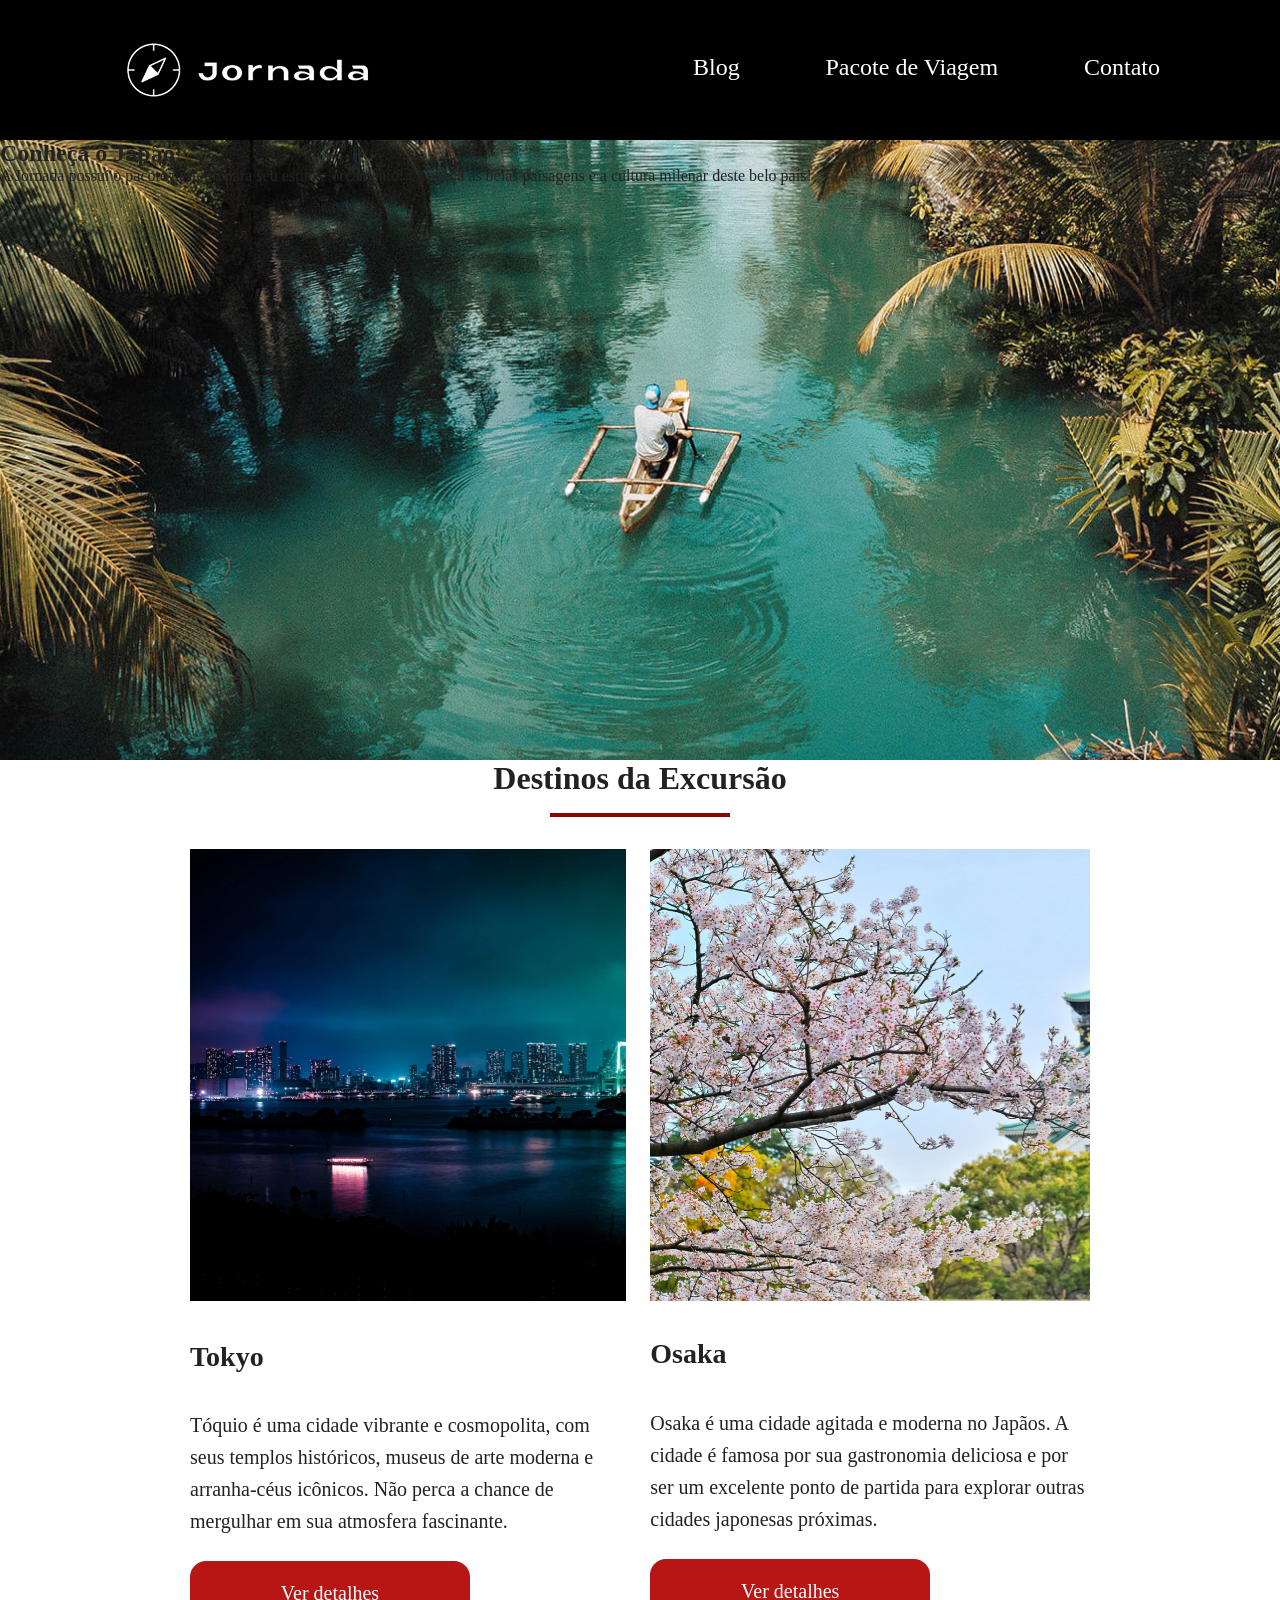
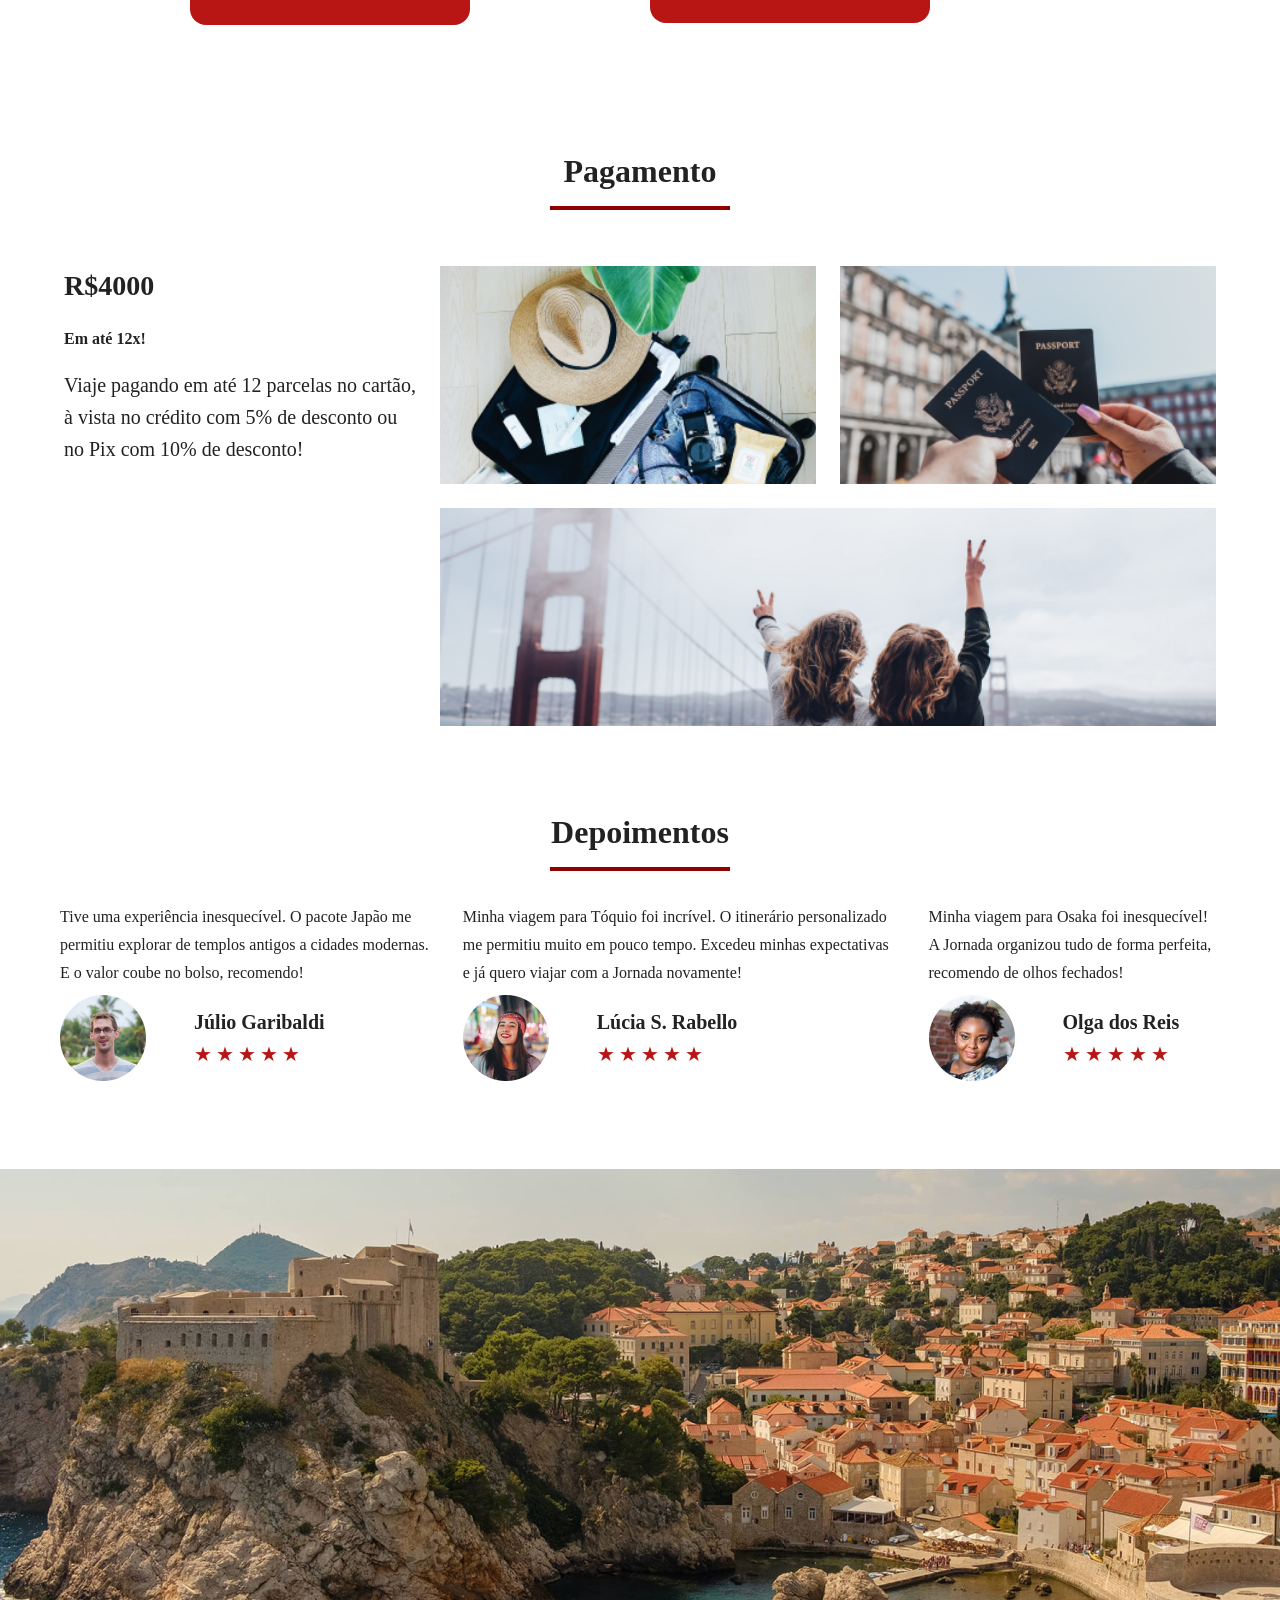
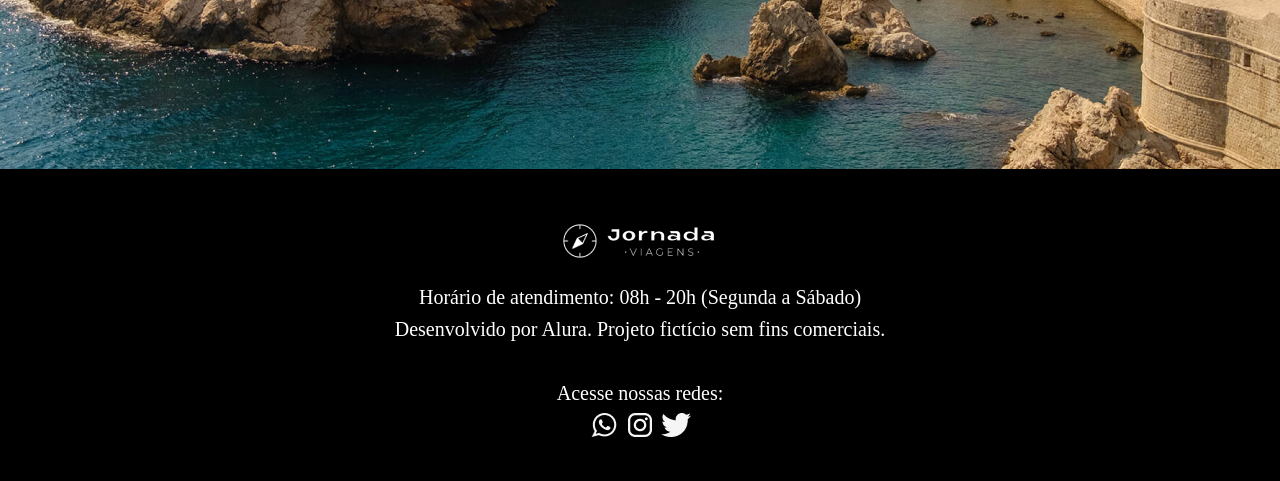
==== destino.html @ 9b6125c3 "Cria pagina destino" ====
<!DOCTYPE html>
<html lang="pt-br">
  <head>
    <meta charset="UTF-8" />
    <meta name="viewport" content="width=device-width, initial-scale=1.0" />

    <meta name="og:title" content="Jornada Viagens" />
    <meta
      name="og:description"
      content="A Jornada Viagens é a sua agência especializada em criar experiências inesquecíveis. Descubra pacotes nacionais e internacionais com as melhores condições de pagamento."
    />
    <meta name="og:type" content="website" />

    <link rel="icon" href="favicom.png" type="xml/png" />
    <link rel="stylesheet" href="style.css" />

    <title>Pacotes Viagens</title>
  </head>

  <body>
    <main>
      <header class="main-header">
        <a class="logo" href="index.html" title="Voltar para a pagina inicial.">
          <img
            class="img-mobile"
            src="img/logo_branco.png"
            alt="Logo Jornada Viagens na cor branca"
          />
          <img
            class="img-desktop"
            src="img/logo_branco_desktop.png"
            alt="Logo Jornada Viagens na cor branca"
          />
        </a>
        <div class="navigation-menu">
          <label for="menu"><img src="img/menu.png" alt="Menu" /></label>
          <input type="checkbox" id="menu" hidden />

          <nav>
            <ul class="list-links">
              <li>
                <a href="blog.html" target="_blank" title="Acessar o Blog"
                  >Blog</a
                >
              </li>
              <li>
                <a
                  href="pacotes.html"
                  target="_blank"
                  title="Acessar os Pacotes de Viagem"
                  >Pacote de Viagem</a
                >
              </li>
              <li>
                <a href="contato.html" target="_blank" title="Acessar Contato"
                  >Contato</a
                >
              </li>
            </ul>
          </nav>
        </div>
      </header>

      <section class="hero">
        <div class="hero-img">
            <h1>Conheça o Japão!</h1>
            <p>A Jornada possui o pacote perfeito para seu estilo e orçamento! Conheça as belas paisagens e a  cultura milenar deste belo país!</p>
        </div>
      </section>

      <section class="destinations">
        <div class="section-title">
          <h2>Destinos da Excursão</h2>
          <hr />
        </div>
        <div class="destinations-itens">
          <article class="item tokyo">
            <header>
              <div class="img-item"></div>
              <h3 class="content-title">Tokyo</h3>
            </header>
            <p class="content-text">
              Tóquio é uma cidade vibrante e cosmopolita, com seus templos
              históricos, museus de arte moderna e arranha-céus icônicos. Não
              perca a chance de mergulhar em sua atmosfera fascinante.
            </p>
            <footer>
              <a
                href=""
                class="button"
                target="_blank"
                title="Veja mais detalhes do destino Tokyo"
                >Ver detalhes</a
              >
            </footer>
          </article>
          <article class="item osaka">
            <header>
              <div class="img-item"></div>
              <h4 class="content-title">Osaka</h4>
            </header>
            <p class="content-text">
              Osaka é uma cidade agitada e moderna no Japãos. A cidade é famosa
              por sua gastronomia deliciosa e por ser um excelente ponto de
              partida para explorar outras cidades japonesas próximas.
            </p>
            <footer>
              <a
                href="#"
                class="button"
                target="_blank"
                title="Veja mais detalhes do destino Osaka"
                >Ver detalhes</a
              >
            </footer>
          </article>
        </div>
      </section>

      <section class="payments">
        <div class="section-title">
          <h2>Pagamento</h2>
          <hr />
        </div>
        <div class="content-container">
          <div class="text-content">
            <h3 class="content-title">R$4000</h3>
            <h4>Em até 12x!</h4>
            <p class="content-text">
              Viaje pagando em até 12 parcelas no cartão, à vista no crédito com
              5% de desconto ou no Pix com 10% de desconto!
            </p>
          </div>
          <div class="image-gallery">
            <div class="image bag"></div>
            <div class="image passport"></div>
            <div class="image friends colspan-2"></div>
          </div>
        </div>
      </section>

      <section class="depoimentos">
        <div class="section-title">
          <h2>Depoimentos</h2>
          <hr />
        </div>
        <div class="depoimento-container">
          <article>
            <header>
              <p>
                Tive uma experiência inesquecível. O pacote Japão me permitiu explorar  de templos antigos a cidades modernas. E o valor coube no bolso, recomendo!
              </p>
            </header>
            <footer>
              <img
                src="img/Pagina-Destinos/Avatar Júlio.jpg"
                alt="Imagem de perfil da cliente Júlio Garibaldi"
              />
              <div class="profile-content">
                <h3>Júlio Garibaldi</h3>
                <div class="rating">
                  <span class="star">★</span>
                  <span class="star">★</span>
                  <span class="star">★</span>
                  <span class="star">★</span>
                  <span class="star">★</span>
                </div>
              </div>
            </footer>
          </article>

          <article>
            <header>
              <p>
                Minha viagem para Tóquio foi incrível. O itinerário personalizado me permitiu muito em pouco tempo. Excedeu minhas expectativas e já quero viajar com a Jornada novamente!
              </p>
            </header>
            <footer>
              <img
                src="img/Pagina-Destinos/Avatar Lúcia.jpg"
                alt="Imagem de perfil da cliente Lúcia S. Rabello"
              />
              <div class="profile-content">
                <h3>Lúcia S. Rabello</h3>
                <div class="rating">
                  <span class="star">★</span>
                  <span class="star">★</span>
                  <span class="star">★</span>
                  <span class="star">★</span>
                  <span class="star">★</span>
                </div>
              </div>
            </footer>
          </article>

          <article>
            <header>
              <p>
                Minha viagem para Osaka foi inesquecível! A Jornada organizou tudo de forma perfeita, recomendo de olhos fechados!
              </p>
            </header>
            <footer>
              <img
                src="img/Pagina-Destinos/Avatar Olga.jpg"
                alt="Imagem de perfil da cliente Olga dos Reis"
              />
              <div class="profile-content">
                <h3>Olga dos Reis</h3>
                <div class="rating">
                  <span class="star">★</span>
                  <span class="star">★</span>
                  <span class="star">★</span>
                  <span class="star">★</span>
                  <span class="star">★</span>
                </div>
              </div>
            </footer>
          </article>
        </div>
      </section>
      <section class="footer-hero">
        <div class="footer-img"></div>
      </section>
    </main>
    <footer class="main-footer">
      <div class="footer-content">
        <div class="footer-logo">
          <img
            src="./img/logo_branco_footer.png"
            alt="Logo completo Jornada Viagem"
          />
        </div>
        <div class="footer-about">
          <p>Horário de atendimento: 08h - 20h (Segunda a Sábado)</p>
          <p>Desenvolvido por Alura. Projeto fictício sem fins comerciais.</p>
        </div>
      </div>
      <div class="footer-social">
        <p>Acesse nossas redes:</p>
        <a
          href="#"
          target="_blank"
          title="Entre em contato via Whatsapp do Jornada Viagem"
        >
          <img src="./img/Whatsapp.png" alt="Icone do Whatsapp na cor branca" />
        </a>
        <a
          href="#"
          target="_blank"
          title="Acesse o Instagram do Jornada Viagem"
        >
          <img
            src="./img/Instragam.png"
            alt="Icone do Instagram na cor branca"
          />
        </a>
        <a href="#" target="_blank" title="Acesse o Twitter do Jornada Viagem">
          <img src="./img/Twiter.png" alt="Icone do Twitter na cor branca" />
        </a>
      </div>
    </footer>
  </body>
</html>
---- style.css ----
@import url(global.css);
@import url(header.css);
@import url(hero.css);
@import url(offers.css);
@import url(catergories.css);
@import url(destination.css);
@import url(payments.css);
@import url(depoimentos.css);
@import url(footer.css);
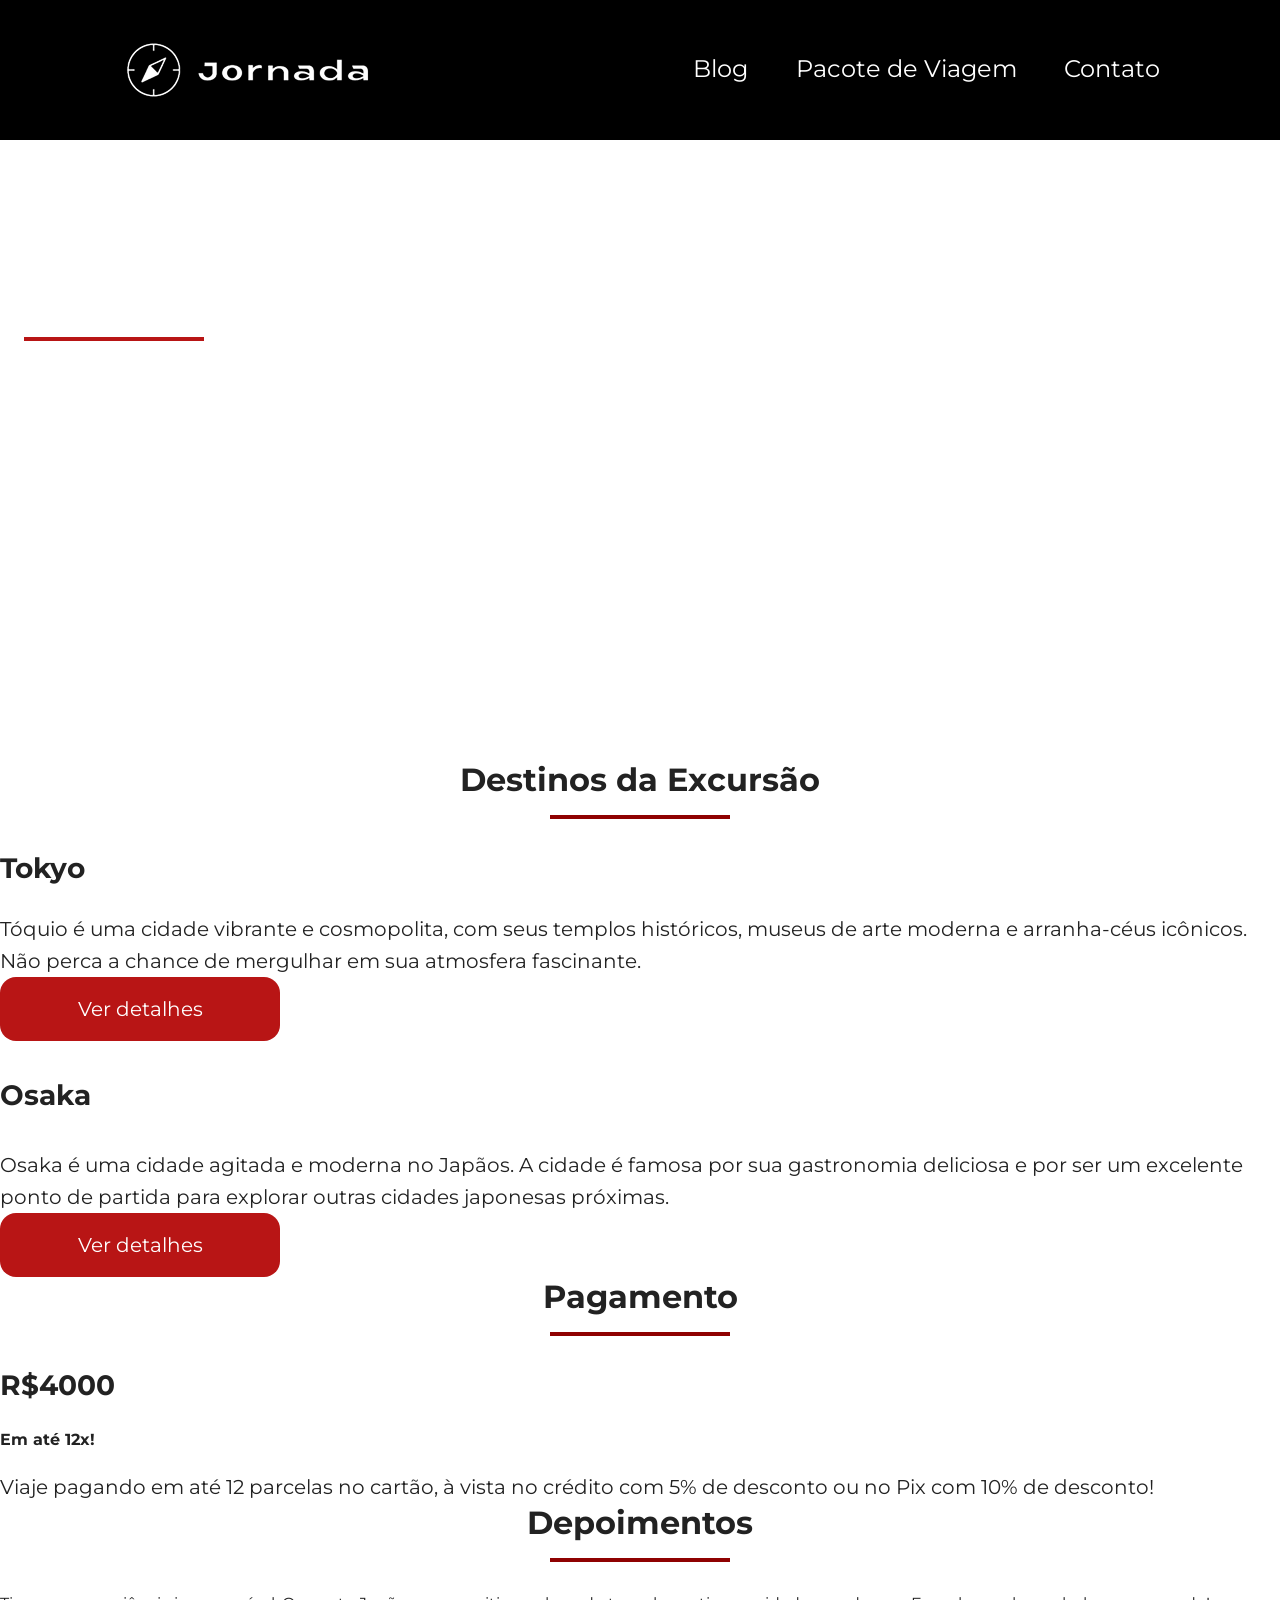
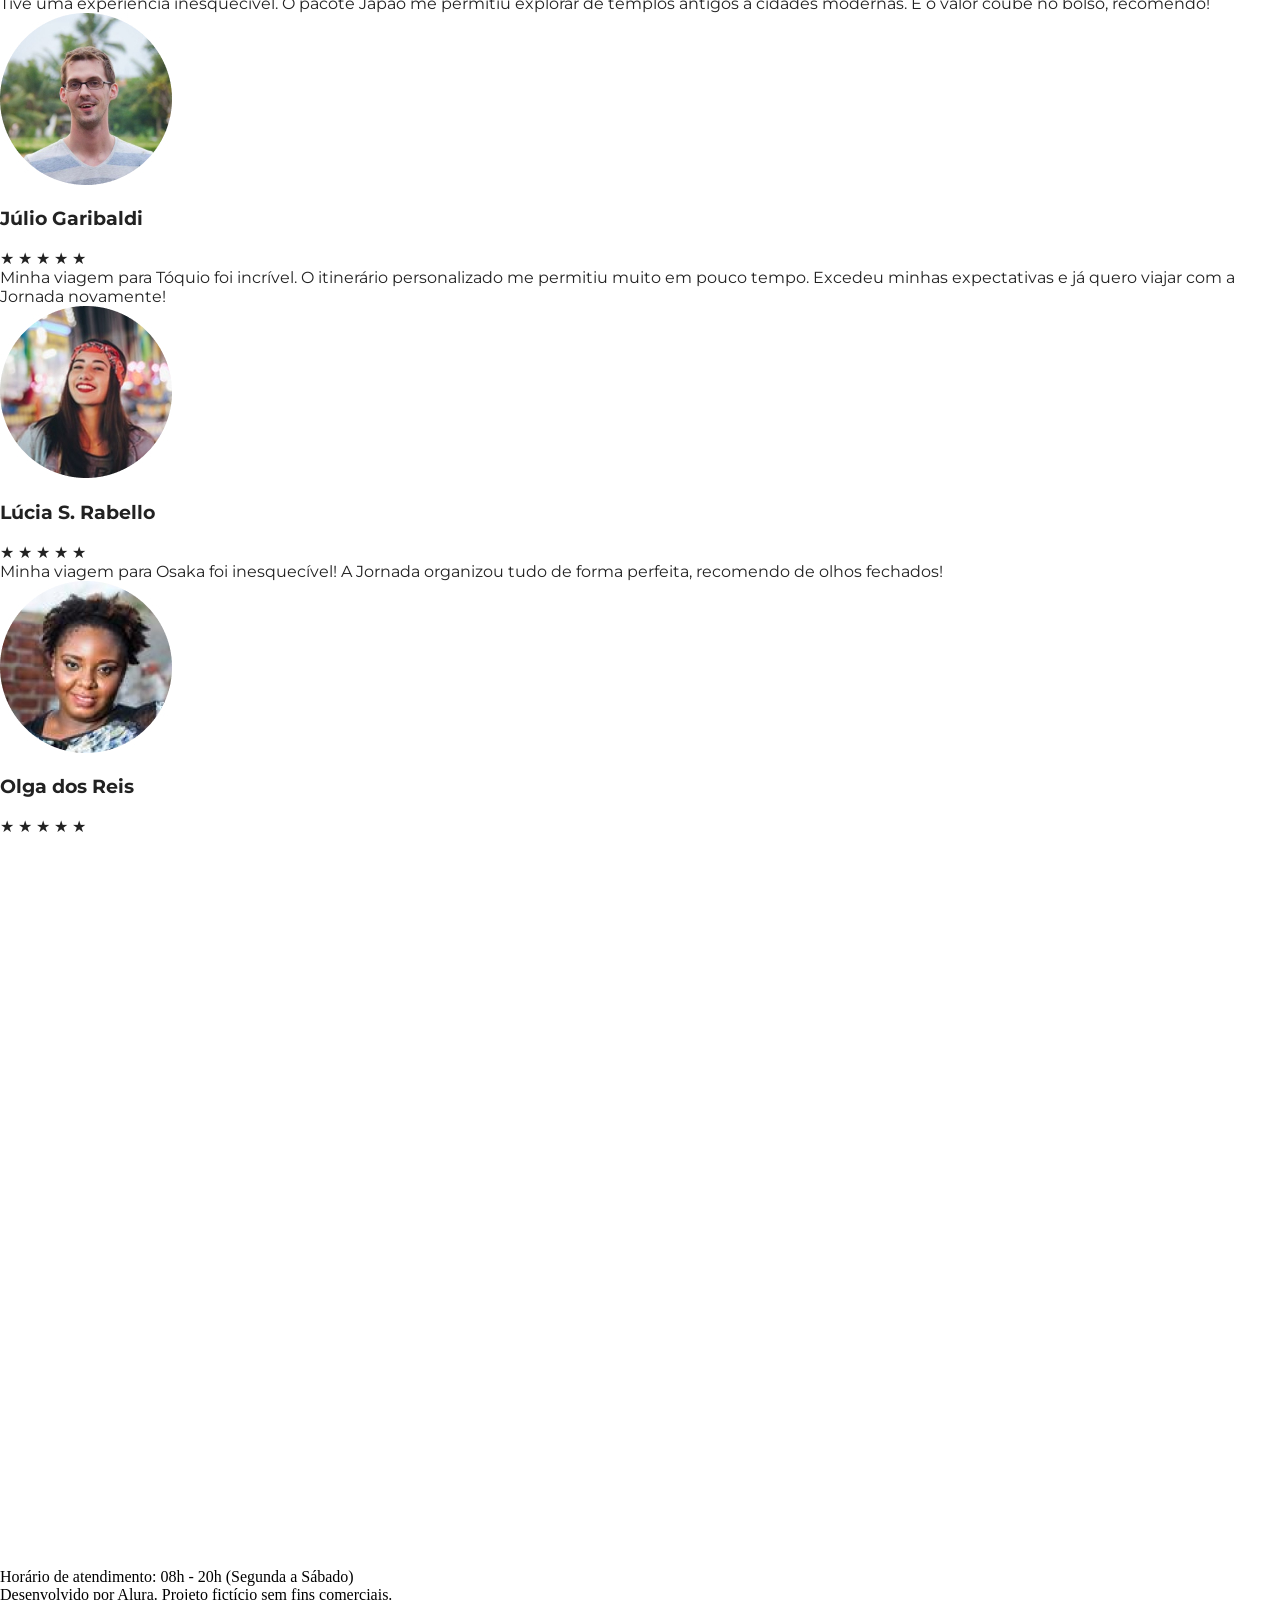
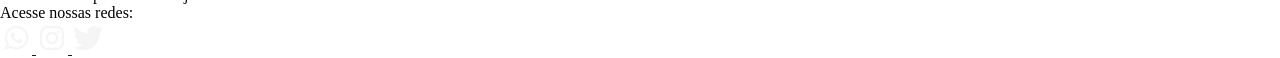
==== commit 308bb3cc: "Cria pasta de css nova para destino.html" ====
--- a/destino.html
+++ b/destino.html
@@ -12,7 +12,7 @@
     <meta name="og:type" content="website" />
 
     <link rel="icon" href="favicom.png" type="xml/png" />
-    <link rel="stylesheet" href="style.css" />
+    <link rel="stylesheet" href="./destino-japao-css/style.css" />
 
     <title>Pacotes Viagens</title>
   </head>
@@ -63,8 +63,12 @@
 
       <section class="hero">
         <div class="hero-img">
-            <h1>Conheça o Japão!</h1>
-            <p>A Jornada possui o pacote perfeito para seu estilo e orçamento! Conheça as belas paisagens e a  cultura milenar deste belo país!</p>
+          <h1>Conheça o <br>Japão!</h1>
+          <hr>
+          <p>
+            A Jornada possui o pacote perfeito para seu estilo e orçamento!
+            Conheça as belas paisagens e a cultura milenar deste belo país!
+          </p>
         </div>
       </section>
 
@@ -148,7 +152,9 @@
           <article>
             <header>
               <p>
-                Tive uma experiência inesquecível. O pacote Japão me permitiu explorar  de templos antigos a cidades modernas. E o valor coube no bolso, recomendo!
+                Tive uma experiência inesquecível. O pacote Japão me permitiu
+                explorar de templos antigos a cidades modernas. E o valor coube
+                no bolso, recomendo!
               </p>
             </header>
             <footer>
@@ -172,7 +178,9 @@
           <article>
             <header>
               <p>
-                Minha viagem para Tóquio foi incrível. O itinerário personalizado me permitiu muito em pouco tempo. Excedeu minhas expectativas e já quero viajar com a Jornada novamente!
+                Minha viagem para Tóquio foi incrível. O itinerário
+                personalizado me permitiu muito em pouco tempo. Excedeu minhas
+                expectativas e já quero viajar com a Jornada novamente!
               </p>
             </header>
             <footer>
@@ -196,7 +204,8 @@
           <article>
             <header>
               <p>
-                Minha viagem para Osaka foi inesquecível! A Jornada organizou tudo de forma perfeita, recomendo de olhos fechados!
+                Minha viagem para Osaka foi inesquecível! A Jornada organizou
+                tudo de forma perfeita, recomendo de olhos fechados!
               </p>
             </header>
             <footer>
--- a/destino-japao-css/style.css
+++ b/destino-japao-css/style.css
@@ -0,0 +1,3 @@
+@import url(global.css);
+@import url(header.css);
+@import url(hero.css);
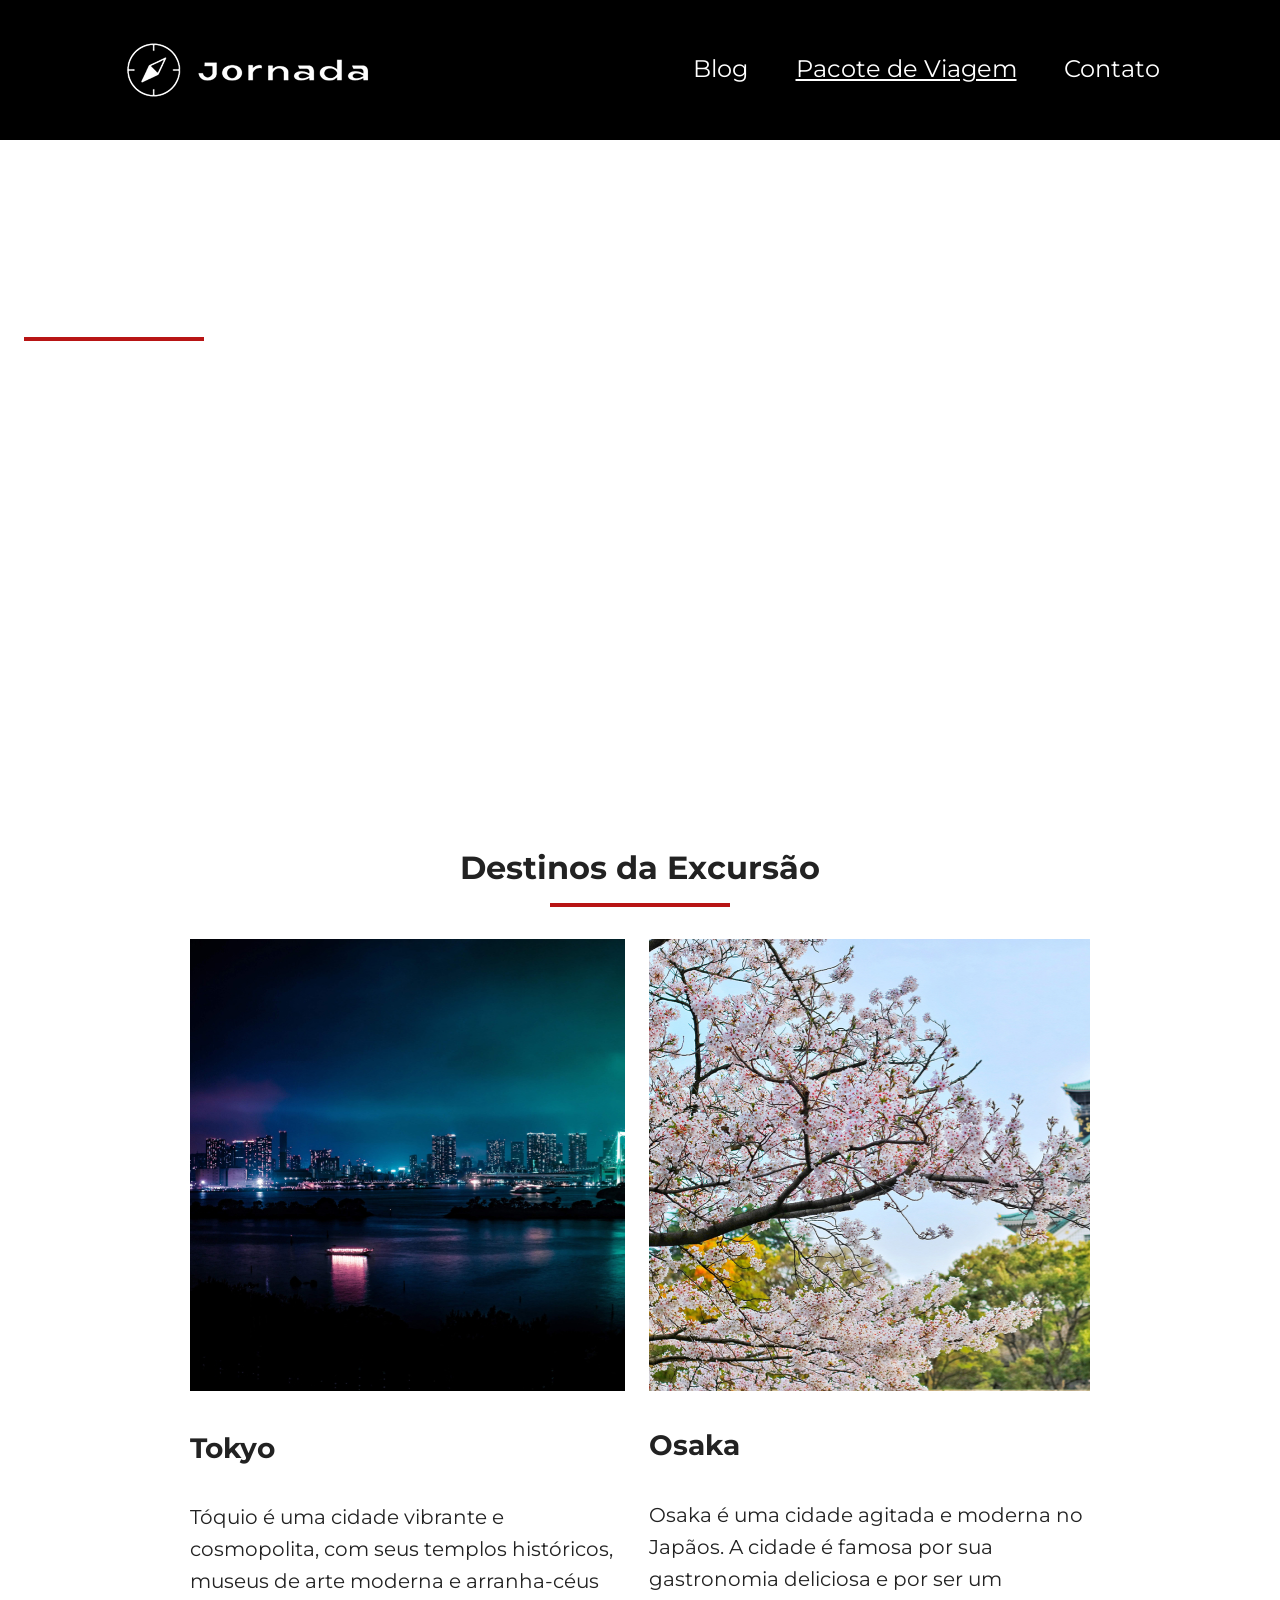
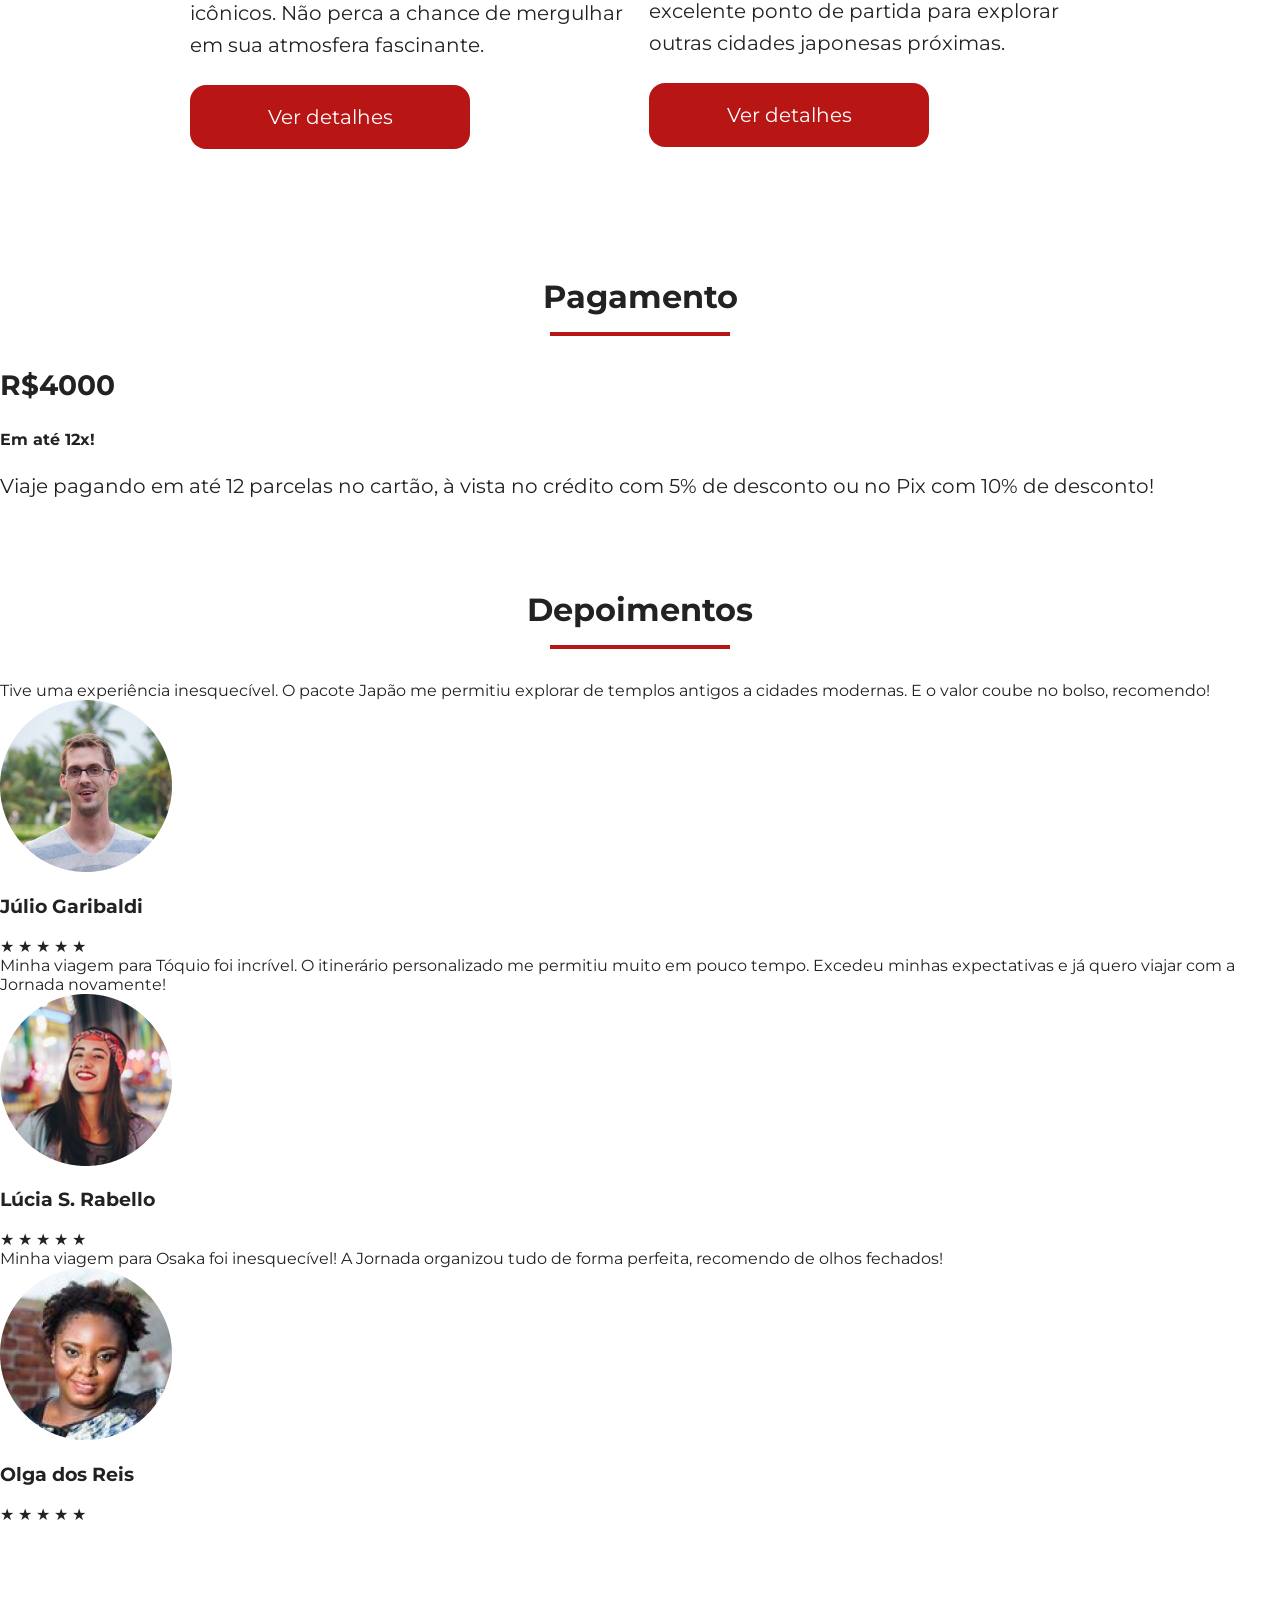
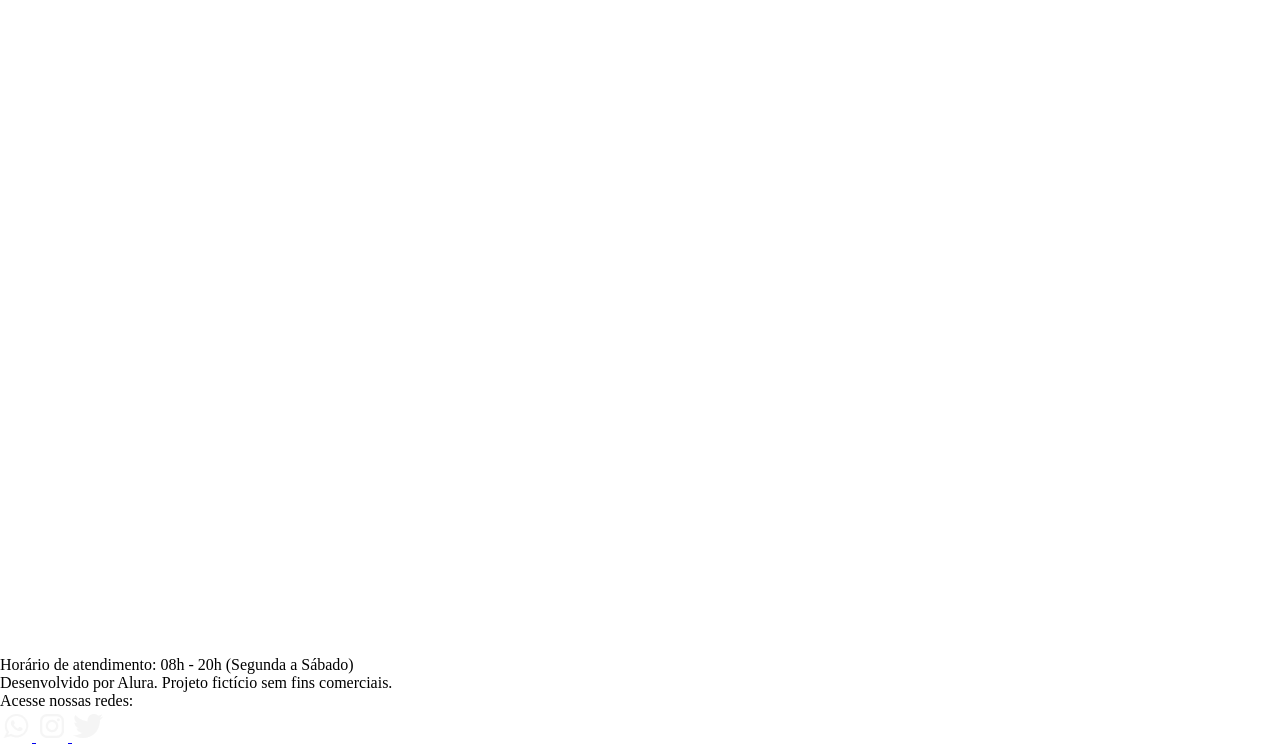
==== commit 0fae9943: "Adiciona conteudo de destinations" ====
--- a/destino.html
+++ b/destino.html
@@ -45,7 +45,8 @@
               </li>
               <li>
                 <a
-                  href="pacotes.html"
+                class="active"
+                  href="destino.html"
                   target="_blank"
                   title="Acessar os Pacotes de Viagem"
                   >Pacote de Viagem</a
--- a/destino-japao-css/style.css
+++ b/destino-japao-css/style.css
@@ -1,3 +1,4 @@
 @import url(global.css);
 @import url(header.css);
 @import url(hero.css);
+@import url(destinations.css);
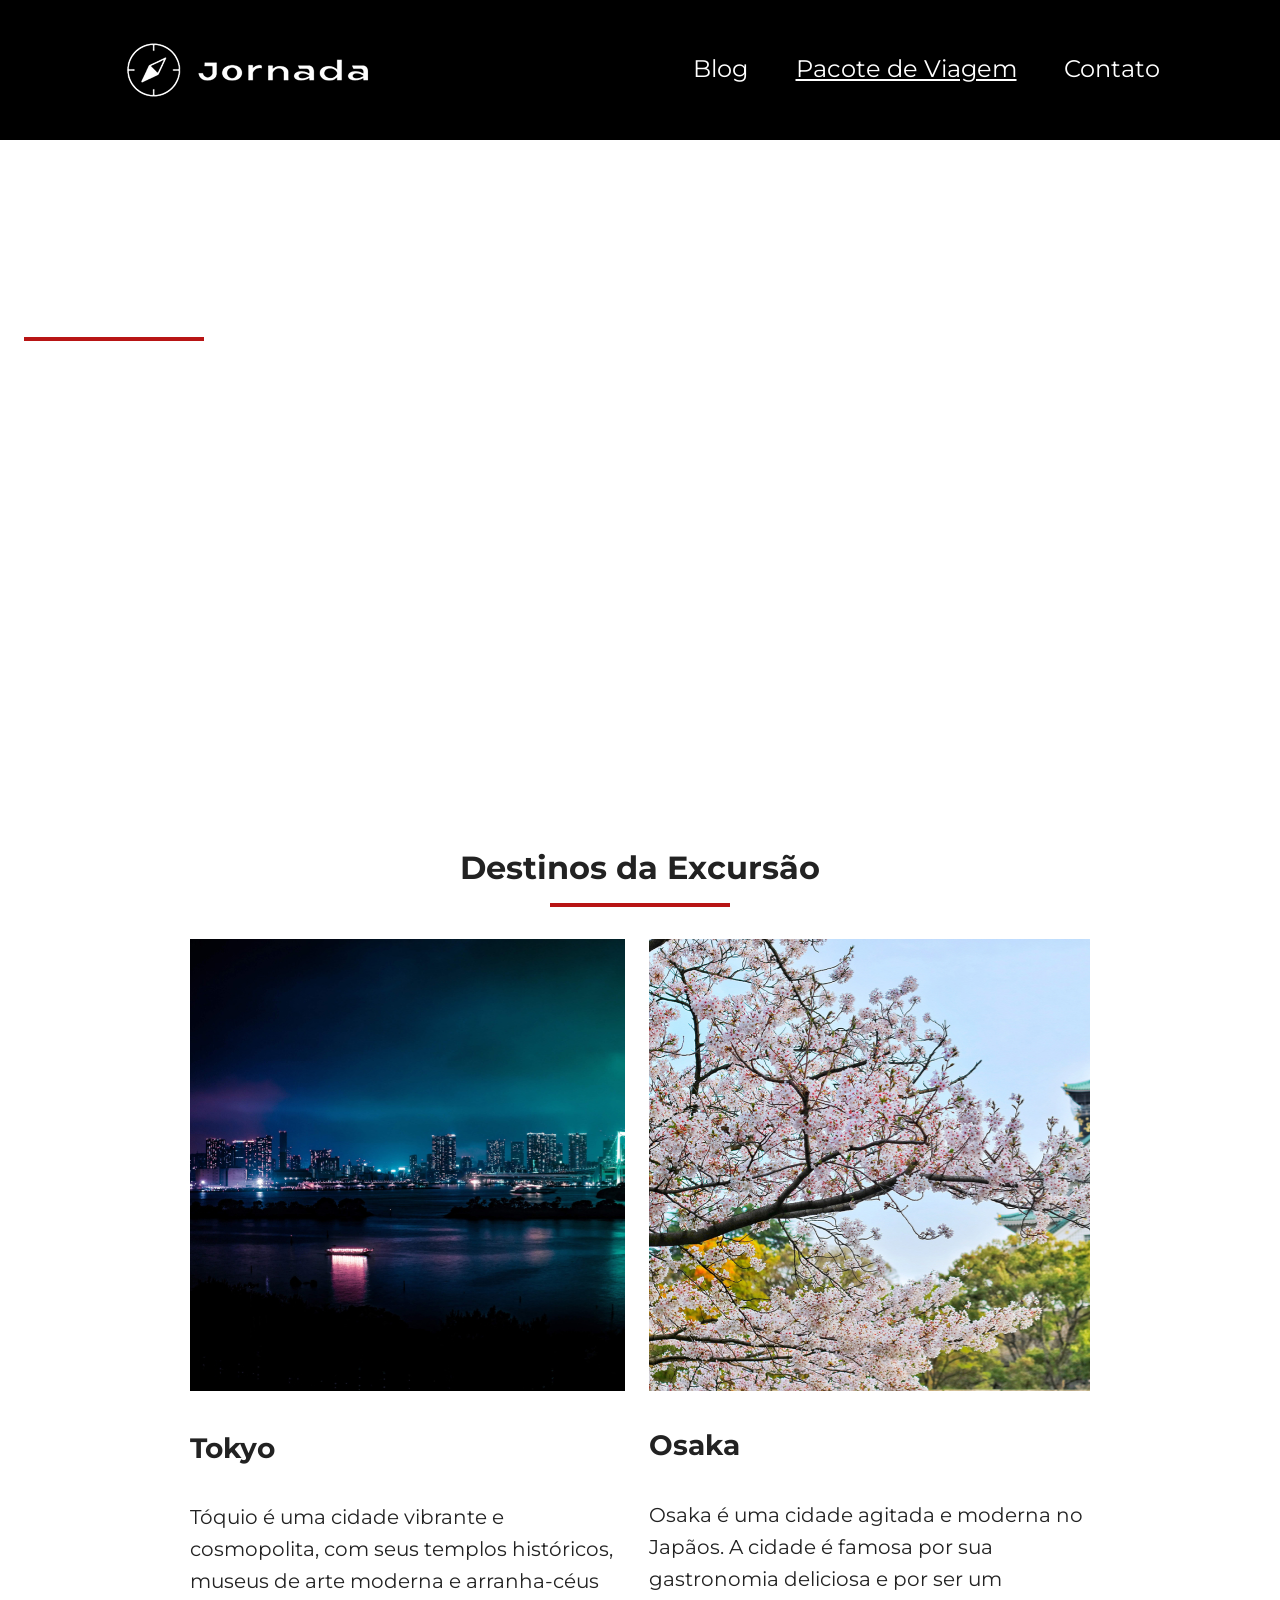
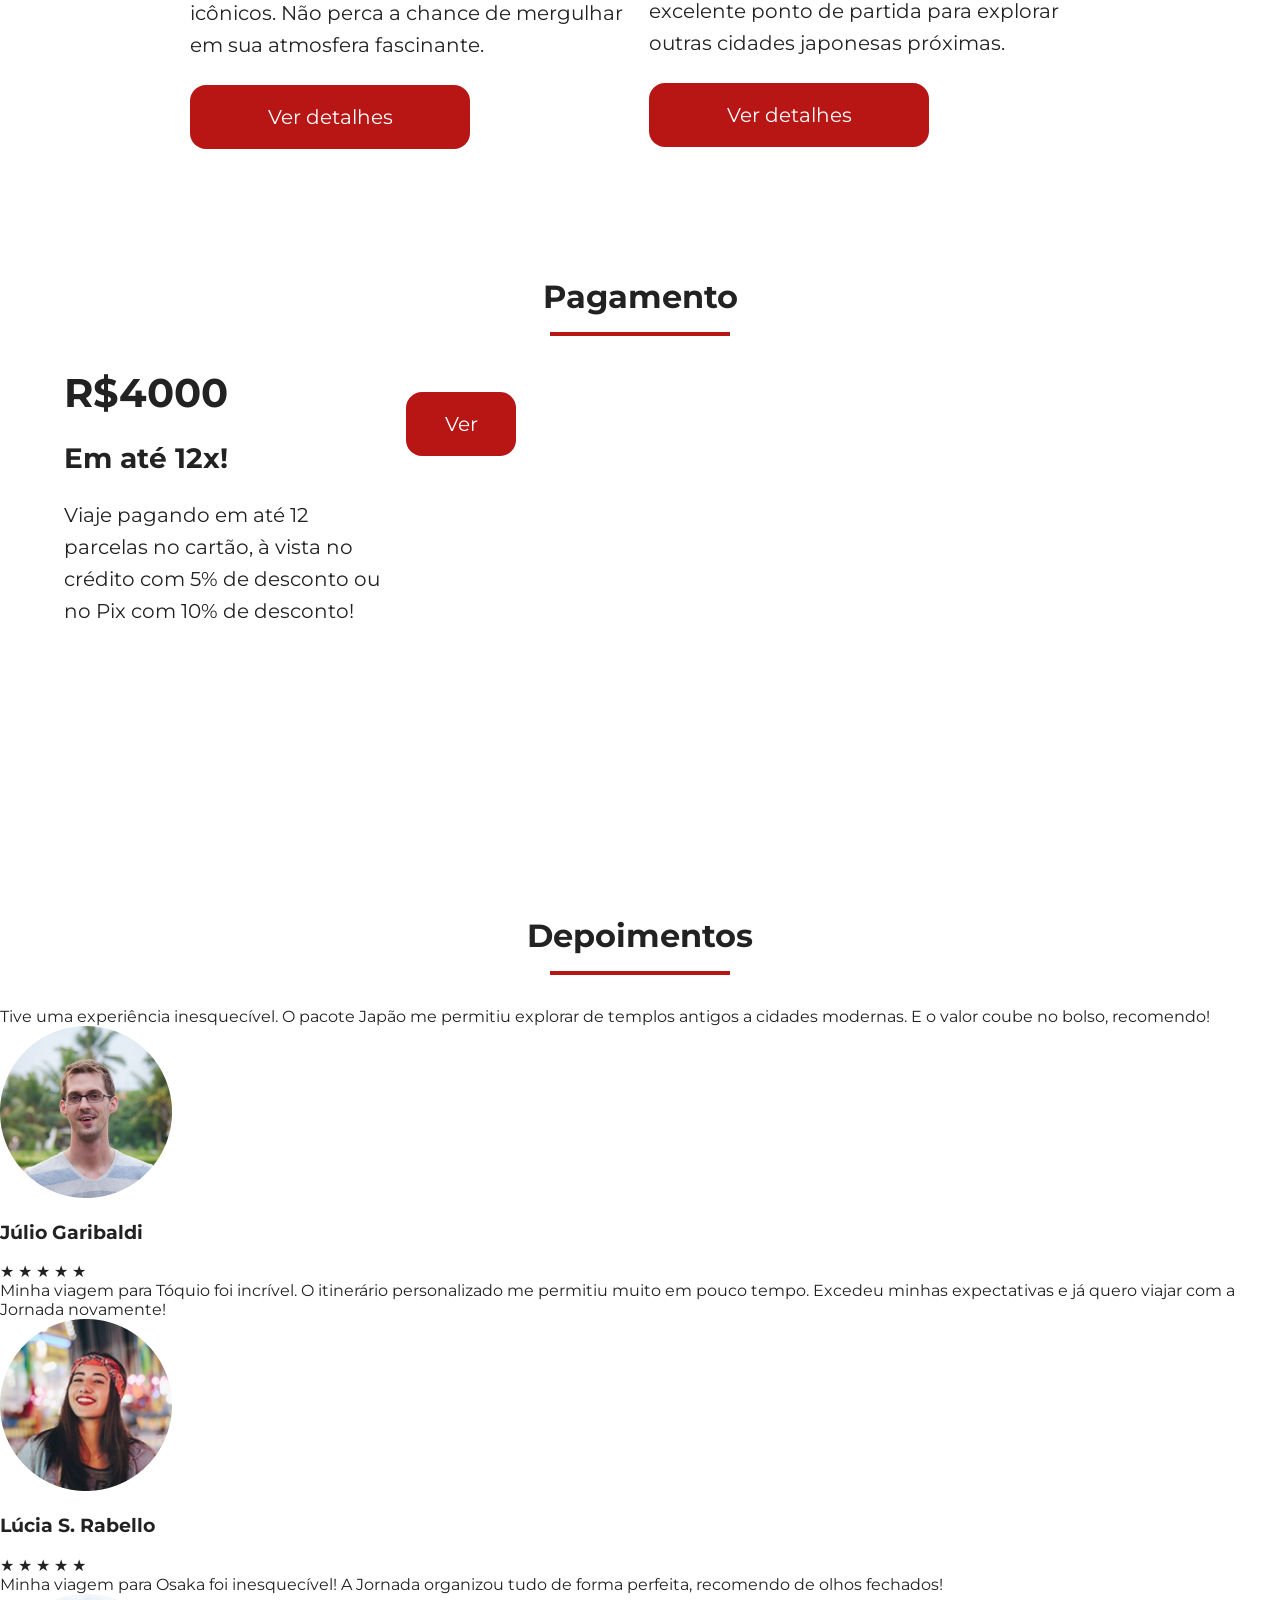
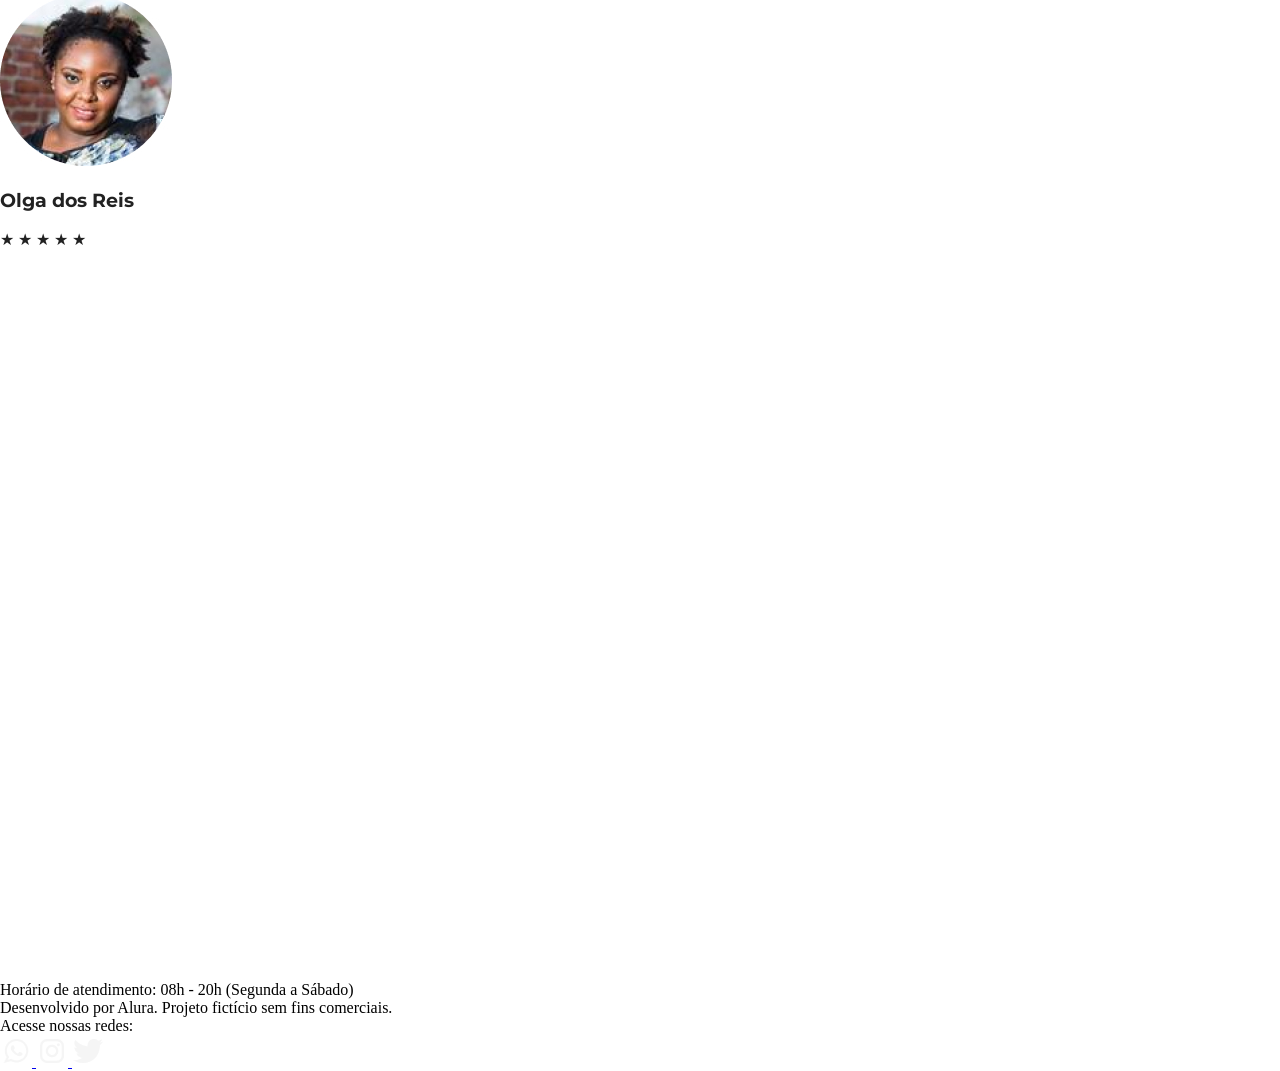
==== commit e3acbbf5: "Finaliza sessao de pagamentos" ====
--- a/destino.html
+++ b/destino.html
@@ -45,7 +45,7 @@
               </li>
               <li>
                 <a
-                class="active"
+                  class="active"
                   href="destino.html"
                   target="_blank"
                   title="Acessar os Pacotes de Viagem"
@@ -64,8 +64,8 @@
 
       <section class="hero">
         <div class="hero-img">
-          <h1>Conheça o <br>Japão!</h1>
-          <hr>
+          <h1>Conheça o <br />Japão!</h1>
+          <hr />
           <p>
             A Jornada possui o pacote perfeito para seu estilo e orçamento!
             Conheça as belas paisagens e a cultura milenar deste belo país!
@@ -136,6 +136,15 @@
               5% de desconto ou no Pix com 10% de desconto!
             </p>
           </div>
+          <div>
+            <a
+              href=""
+              class="button"
+              target="_blank"
+              title="Veja mais detalhes do destino Tokyo"
+              >Ver detalhes</a
+            >
+          </div>
           <div class="image-gallery">
             <div class="image bag"></div>
             <div class="image passport"></div>
--- a/destino-japao-css/style.css
+++ b/destino-japao-css/style.css
@@ -2,3 +2,4 @@
 @import url(header.css);
 @import url(hero.css);
 @import url(destinations.css);
+@import url(payments.css);
